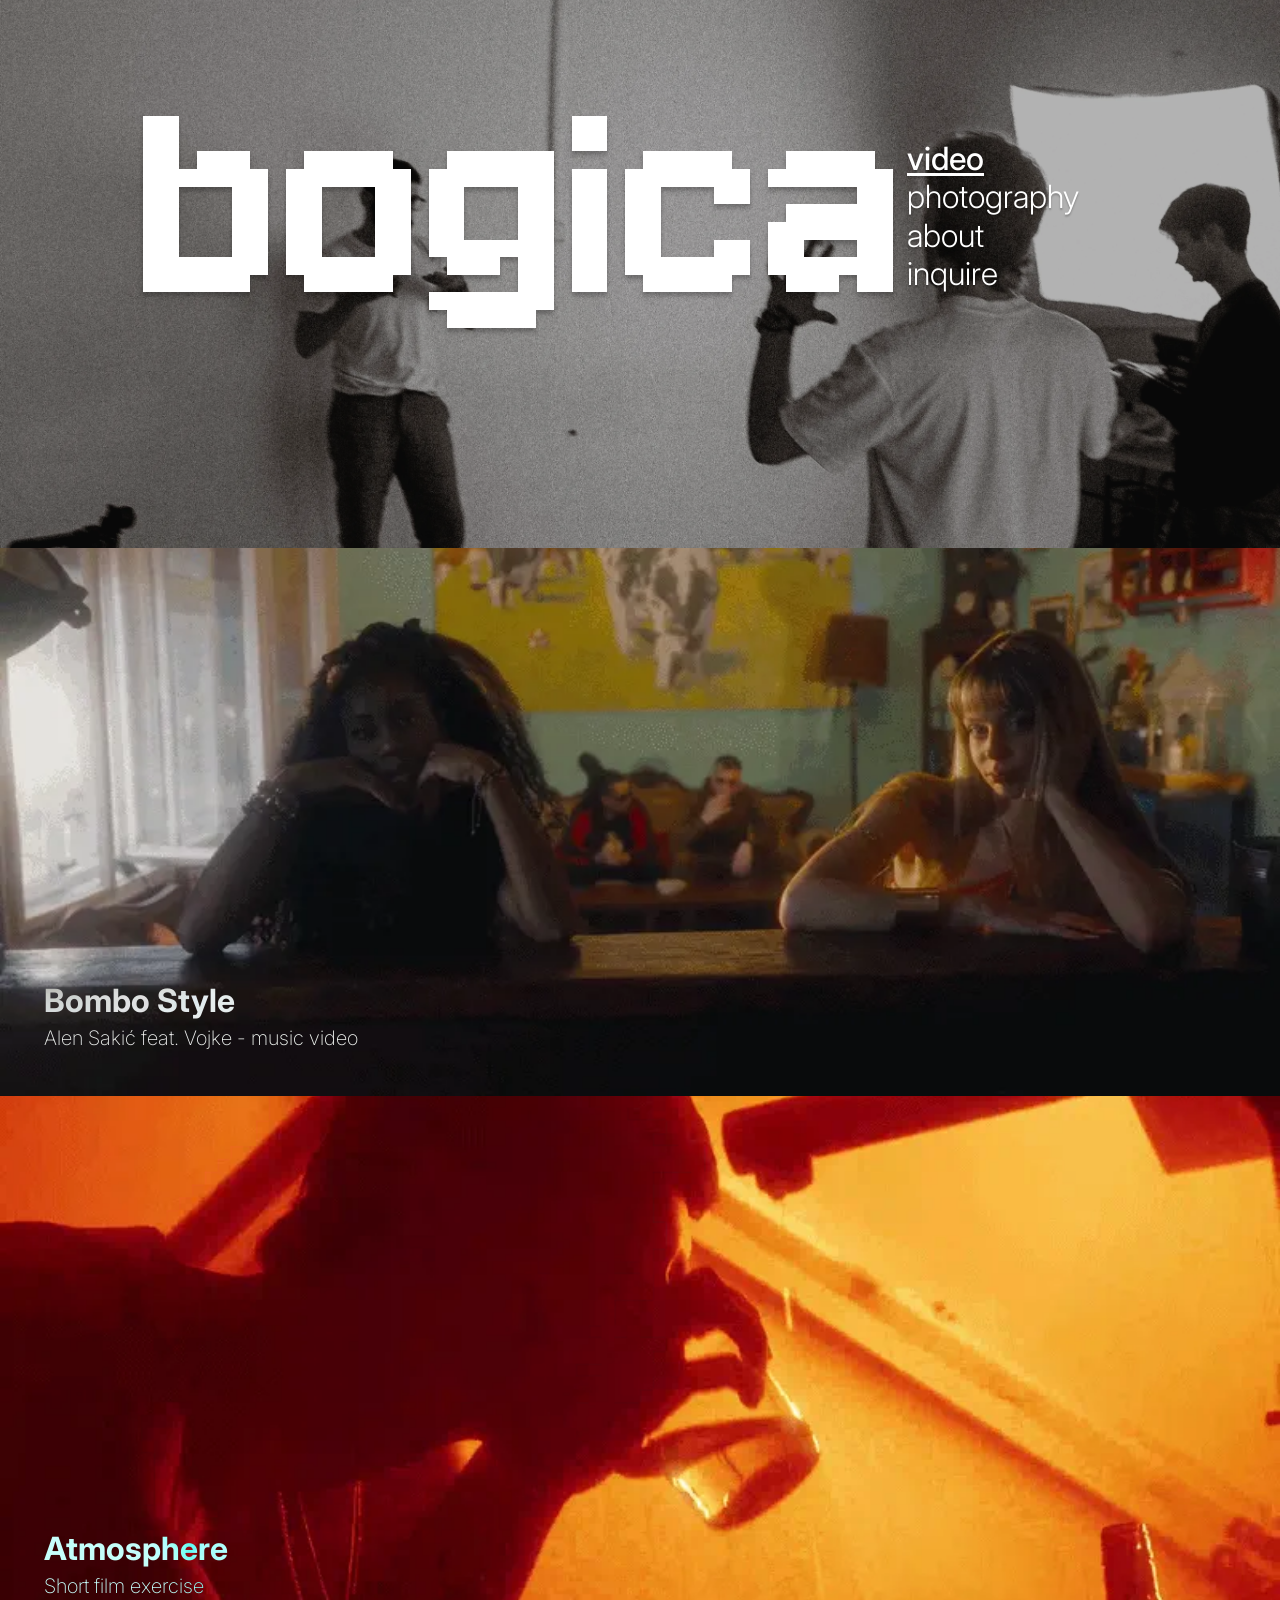
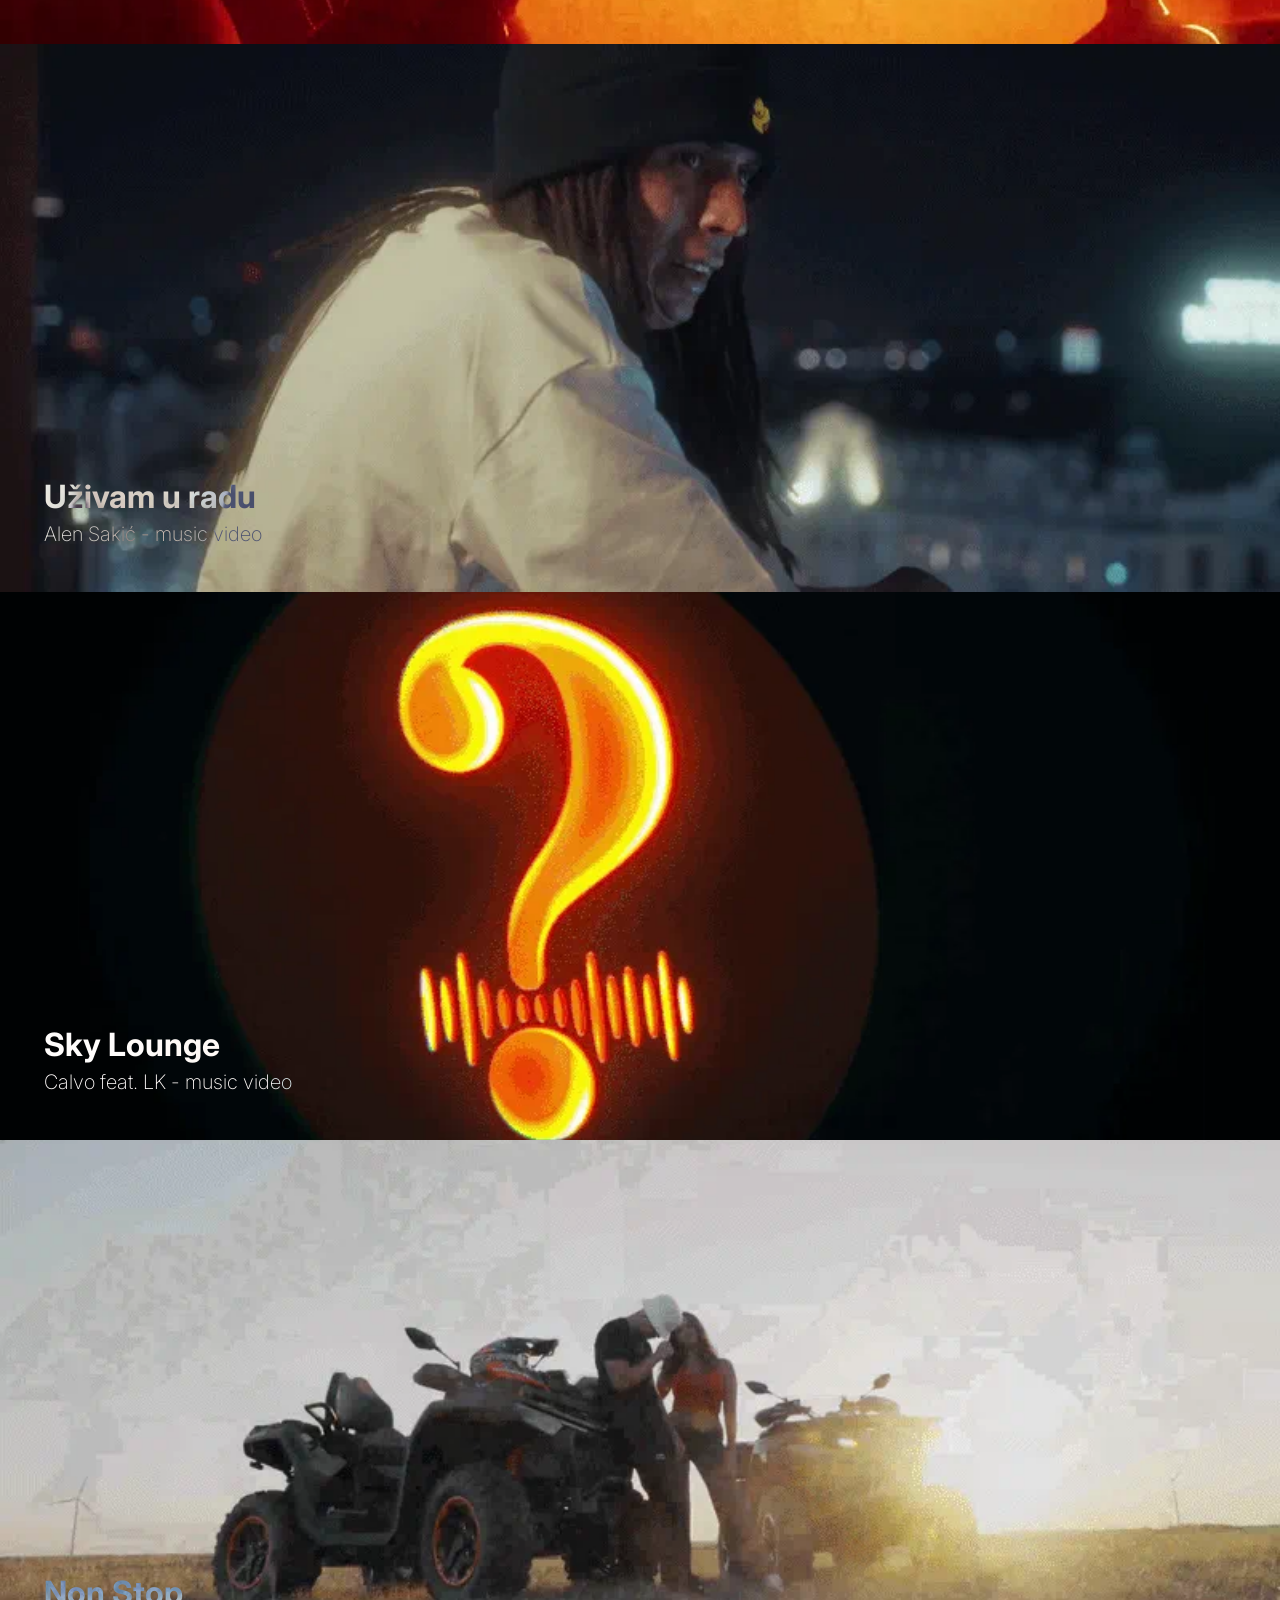
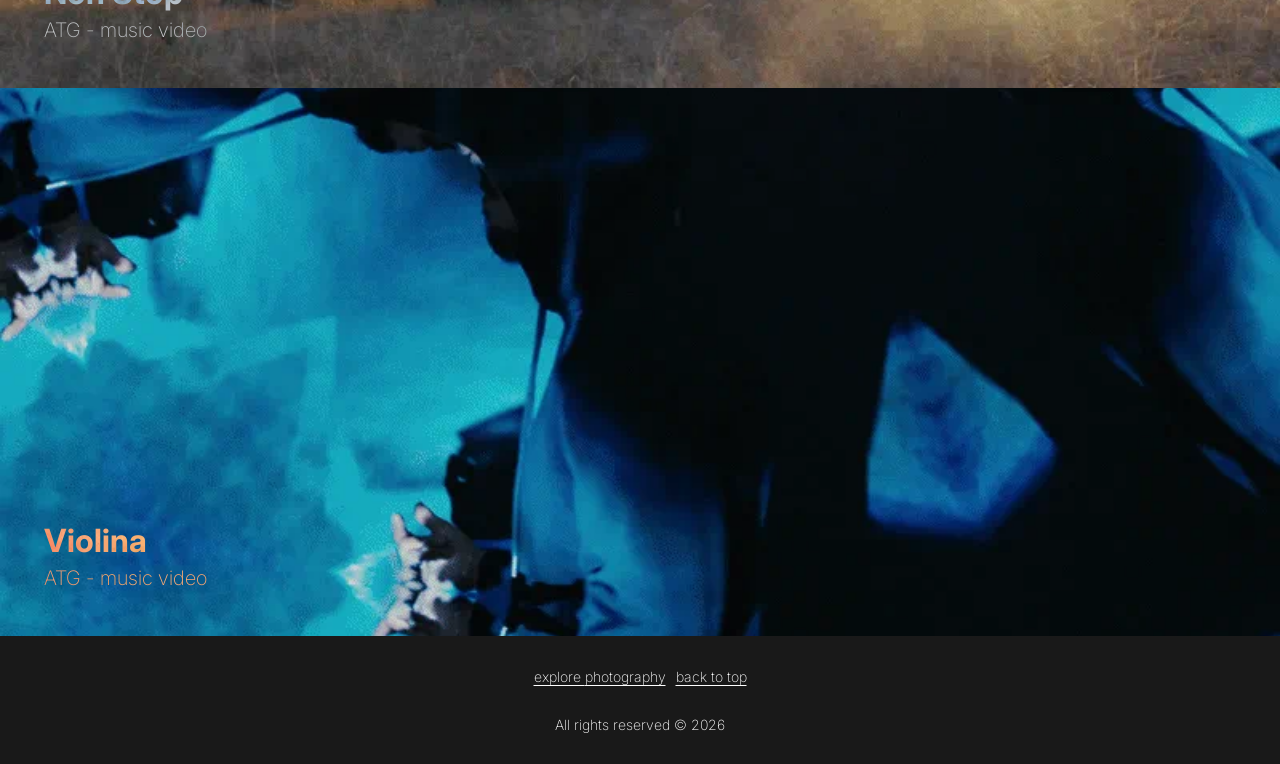
==== index.html @ d3314982 "Initial commit" ====
<!DOCTYPE html>
<html lang="en">
<head>
  <meta charset="UTF-8">
  <meta name="viewport" content="width=device-width, initial-scale=1.0">
  <title>Bogica</title>
  <link rel="preconnect" href="https://fonts.googleapis.com">
  <link rel="preconnect" href="https://fonts.gstatic.com" crossorigin>
  <link href="https://fonts.googleapis.com/css2?family=Inter:wght@200;300;500;700&display=swap" rel="stylesheet">
  <link rel="stylesheet" href="css/style.css">
</head>
<body id="top">

  <header class="top-bar">
    <a href="about.html" class="logo-link">
      <svg class="logo-svg" viewBox="0 0 766 222" fill="none" xmlns="http://www.w3.org/2000/svg">
        <g>
          <path d="M40.0796 142.667H94.1989V71.3333H40.0796V142.667ZM40.0796 53.5H58.1194V35.6667H112.239V53.5H130.279V160.5H112.239V178.333H4V0H40.0796V53.5Z" fill="white" shape-rendering="crispEdges"/>
          <path d="M148.365 53.5H166.405V35.6667H256.604V53.5H274.644V160.5H256.604V178.333H166.405V160.5H148.365V53.5ZM238.564 71.3333H184.445V142.667H238.564V71.3333Z" fill="white" shape-rendering="crispEdges"/>
          <path d="M292.731 178.333H382.93V142.667H364.89V160.5H310.77V142.667H292.731V53.5H310.77V35.6667H419.009V196.167H400.969V214H310.77V196.167H292.731V178.333ZM328.81 124.833H382.93V71.3333H328.81V124.833Z" fill="white" shape-rendering="crispEdges"/>
          <path d="M437.096 0H473.175V35.6667H437.096V0ZM437.096 53.5H473.175V178.333H437.096V53.5Z" fill="white" shape-rendering="crispEdges"/>
          <path d="M581.555 124.833H617.635V160.5H599.595V178.333H509.396V160.5H491.356V53.5H509.396V35.6667H599.595V53.5H617.635V89.1667H581.555V71.3333H527.436V142.667H581.555V124.833Z" fill="white" shape-rendering="crispEdges"/>
          <path d="M653.761 160.5H635.721V107H653.761V89.1667H725.92V71.3333H635.721V53.5H653.761V35.6667H743.96V53.5H762V178.333H725.92V160.5H707.881V178.333H653.761V160.5ZM671.801 142.667H725.92V124.833H671.801V142.667Z" fill="white" shape-rendering="crispEdges"/>
        </g>
      </svg>
    </a>
    <button class="burger-btn"></button>
    <nav class="main-nav">
      <ul>
        <li><a href="index.html" class="nav-active">video</a></li>
        <li><a href="photography.html">photography</a></li>
        <li><a href="about.html">about</a></li>
        <li><a href="inquire.html">inquire</a></li>
      </ul>
    </nav>
    <div class="mobile-menu" id="mobileMenu">
      <button class="mobile-menu__close">&times;</button>
      <nav>
        <ul>
          <li><a href="index.html" class="nav-active">video</a></li>
          <li><a href="photography.html">photography</a></li>
          <li><a href="about.html">about</a></li>
          <li><a href="inquire.html">inquire</a></li>
        </ul>
      </nav>
    </div>
  </header>

  <main>
    <section class="vid-card hero-card hero">
      <div class="vid-card__bg">
        <img src="images/2ddfef8fff97a0ba2316aeb18413675cf2b4ad7e.webp" alt="">
      </div>
    </section>

    <section class="vid-card" data-youtube="YQdYwKgr3ro">
      <div class="vid-card__bg">
        <img src="images/6e62a942fc648b97b14edac9cf0ab916920af511.webp" alt="" loading="lazy">
      </div>
      <div class="vid-card__info">
        <h2 class="vid-card__title">Bombo Style</h2>
        <p class="vid-card__sub">Alen Sakić feat. Vojke - music video</p>
      </div>
    </section>

    <section class="vid-card" data-youtube="z8VzuQJItNw">
      <div class="vid-card__bg">
        <img src="images/f267988a891baee22f8341c1e10cee7afde84c92.webp" alt="" loading="lazy">
      </div>
      <div class="vid-card__info">
        <h2 class="vid-card__title">Atmosphere</h2>
        <p class="vid-card__sub">Short film exercise</p>
      </div>
    </section>

    <section class="vid-card" data-youtube="NvgqfTBcsp0">
      <div class="vid-card__bg">
        <img src="images/c1cecfa5d85bc51310bce040de9ba91f43a4c9a8.webp" alt="" loading="lazy">
      </div>
      <div class="vid-card__info">
        <h2 class="vid-card__title">Uživam u radu</h2>
        <p class="vid-card__sub">Alen Sakić - music video</p>
      </div>
    </section>

    <section class="vid-card" data-youtube="yY3TKTNBqrU">
      <div class="vid-card__bg">
        <img src="images/a07abb18dbb583b6dae30d6151908ba43ccde958.webp" alt="" loading="lazy">
      </div>
      <div class="vid-card__info">
        <h2 class="vid-card__title">Sky Lounge</h2>
        <p class="vid-card__sub">Calvo feat. LK - music video</p>
      </div>
    </section>

    <section class="vid-card" data-youtube="k3H4lI52CkY">
      <div class="vid-card__bg">
        <img src="images/e6b782253f71fe249722372ba2ac51af57505760.webp" alt="" loading="lazy">
      </div>
      <div class="vid-card__info">
        <h2 class="vid-card__title">Non Stop</h2>
        <p class="vid-card__sub">ATG - music video</p>
      </div>
    </section>

    <section class="vid-card" data-youtube="jH7adX9Sxbw">
      <div class="vid-card__bg">
        <img src="images/89226440429b7da3c90f49e6445664e45c71da91.webp" alt="" loading="lazy">
      </div>
      <div class="vid-card__info">
        <h2 class="vid-card__title">Violina</h2>
        <p class="vid-card__sub">ATG - music video</p>
      </div>
    </section>
  </main>

  <footer class="site-footer">
    <nav class="footer-nav">
      <a href="photography.html">explore <span>photography</span></a>
      <a href="#top">back to top</a>
    </nav>
    <p class="footer-copy">All rights reserved &copy; 2026</p>
  </footer>

  <button class="scroll-top-btn"></button>
  <script src="js/script.js"></script>
</body>
</html>
---- css/style.css ----
* {
  box-sizing: border-box;
  margin: 0;
  padding: 0;
}

img {
  display: block;
  max-width: 100%;
  height: auto;
}

a {
  text-decoration: none;
  color: inherit;
}

a:focus,
button:focus,
input:focus,
textarea:focus {
  outline: 2px solid var(--color-text);
  outline-offset: 2px;
}

ul {
  list-style: none;
}

button {
  border: none;
  background: none;
  cursor: pointer;
  font: inherit;
  color: inherit;
}

:root {
  --color-bg: #191919;
  --color-text: #ffffff;
  --color-overlay: rgba(255, 255, 255, 0.67);

  --font-family: 'Inter', sans-serif;

  --font-weight-extralight: 200;
  --font-weight-light: 300;
  --font-weight-medium: 500;
  --font-weight-bold: 700;

  --fs-title: 24px;
  --fs-subtitle: 12px;
  --fs-nav: 32px;
  --fs-footer: 14px;
  --fs-copyright: 14px;

  --nav-text-shadow: 0px 2px 1.9px rgba(0, 0, 0, 0.25);

  --content-max-width: 1280px;
}

html {
  scroll-behavior: smooth;
}

body {
  font-family: var(--font-family);
  background-color: var(--color-bg);
  color: var(--color-text);
}

.top-bar {
  position: absolute;
  top: 106px;
  left: 0;
  right: 0;
  z-index: 100;
  display: flex;
  align-items: center;
  justify-content: center;
  gap: 10px;
  padding: 10px;
  max-width: var(--content-max-width);
  margin: 0 auto;
}

.logo-link {
  flex-shrink: 0;
  width: 758px;
  max-width: calc(100% - 260px);
  display: block;
  filter: drop-shadow(0px 4px 2px rgba(0,0,0,0.25));
}

.logo-link:hover {
  opacity: 0.8;
}

.logo-svg {
  width: 100%;
  height: auto;
  display: block;
}

.main-nav ul {
  display: flex;
  flex-direction: column;
  gap: 0;
  width: 234px;
  flex-shrink: 0;
  transform: translateY(-9px);
}

.main-nav a {
  display: block;
  font-size: var(--fs-nav);
  font-weight: var(--font-weight-light);
  text-shadow: var(--nav-text-shadow);
  line-height: 1.2;
  transition: opacity 0.2s;
}

.main-nav a:hover {
  opacity: 0.8;
}

.main-nav .nav-active {
  font-weight: var(--font-weight-medium);
  text-decoration: underline;
  text-underline-position: from-font;
}

.burger-btn {
  display: none;
  position: relative;
  width: 57px;
  height: 57px;
  border: 1px solid var(--color-text);
  background: #000;
  z-index: 110;
  mix-blend-mode: difference;
}

.burger-btn::before,
.burger-btn::after {
  content: '';
  position: absolute;
  top: 50%;
  left: 50%;
  background: var(--color-text);
}

.burger-btn::before {
  width: 2px;
  height: 24px;
  transform: translate(-50%, -50%);
}

.burger-btn::after {
  width: 24px;
  height: 2px;
  transform: translate(-50%, -50%);
}

.burger-btn.menu-hidden {
  display: none;
}

.scroll-top-btn {
  position: fixed;
  bottom: 57px;
  right: 22px;
  width: 57px;
  height: 57px;
  border: 1px solid var(--color-text);
  background: rgba(0, 0, 0, 0.8);
  z-index: 110;
  cursor: pointer;
  opacity: 1;
  transition: opacity 0.3s ease;
}

.scroll-top-btn.is-hidden {
  opacity: 0;
  pointer-events: none;
}

.scroll-top-btn::before {
  content: '';
  position: absolute;
  top: 50%;
  left: 50%;
  width: 14px;
  height: 14px;
  border-left: 2px solid var(--color-text);
  border-top: 2px solid var(--color-text);
  transform: translate(-50%, -50%) rotate(45deg);
}

.mobile-menu {
  position: fixed;
  top: 0;
  right: 0;
  bottom: 0;
  z-index: 200;
  width: 100%;
  max-width: 400px;
  background: rgba(0, 0, 0, 0.7);
  display: flex;
  align-items: center;
  justify-content: center;
  transform: translateX(100%);
  transition: transform 0.3s ease;
}

.mobile-menu.is-open {
  transform: translateX(0);
}

.mobile-menu__close {
  position: absolute;
  top: 14px;
  right: 10px;
  width: 57px;
  height: 57px;
  font-size: 48px;
  line-height: 1;
  color: var(--color-text);
  display: flex;
  align-items: center;
  justify-content: center;
}

.mobile-menu nav ul {
  display: flex;
  flex-direction: column;
  align-items: center;
  gap: 114px;
}

.mobile-menu nav a {
  font-size: var(--fs-nav);
  font-weight: var(--font-weight-light);
  text-shadow: var(--nav-text-shadow);
}

.mobile-menu nav .nav-active {
  font-weight: var(--font-weight-medium);
  text-decoration: underline;
  text-underline-position: from-font;
}

@media (max-width: 1200px) {
  .top-bar {
    top: 60px;
    padding: 6px 10px;
    flex-direction: column;
    align-items: center;
    gap: 6px;
  }

  .logo-link {
    width: 400px;
    max-width: 80%;
  }

  .main-nav ul {
    flex-direction: row;
    width: 400px;
    justify-content: space-between;
    transform: none;
  }

  .main-nav a {
    font-size: 20px;
    line-height: 1;
  }
}

@media (max-width: 768px) {
  .top-bar {
    top: 10px;
    padding: 0 16px;
    height: 160px;
    flex-direction: row;
    justify-content: space-between;
    align-items: center;
    max-width: calc(100% - 20px);
  }

  .logo-link {
    width: 400px;
    max-width: 60%;
  }

  .main-nav {
    display: none;
  }

  .burger-btn {
    position: fixed;
    top: 57px;
    right: 22px;
    display: block;
    background: rgba(0, 0, 0, 0.8);
    mix-blend-mode: normal;
  }

  .mobile-menu__close {
    top: 55px;
    right: 20px;
  }
}

.vid-card {
  position: relative;
  aspect-ratio: 1280 / 548;
  overflow: hidden;
  display: flex;
  flex-direction: column;
  justify-content: flex-end;
  padding: 44px;
}

.vid-card__bg {
  position: absolute;
  inset: 0;
  pointer-events: none;
}

.vid-card__bg img {
  width: 100%;
  height: 100%;
  object-fit: cover;
}

.hero-card {
  opacity: 0.67;
}

.hero {
  height: 548px;
  aspect-ratio: unset;
  position: relative;
  overflow: hidden;
  width: 100%;
}

.vid-card__info {
  position: relative;
  z-index: 1;
  max-width: 559px;
  mix-blend-mode: difference;
}

.vid-card__title {
  font-size: var(--fs-title);
  font-weight: var(--font-weight-bold);
  line-height: 1.2;
}

.vid-card__sub {
  font-size: var(--fs-subtitle);
  font-weight: var(--font-weight-extralight);
  line-height: 1.4;
  margin-top: 4px;
}

.site-footer {
  padding: 16px 0;
  text-align: center;
}

.footer-nav {
  display: flex;
  justify-content: center;
  align-items: center;
  gap: 10px;
  padding: 16px 0;
}

.footer-nav a {
  font-size: var(--fs-footer);
  font-weight: var(--font-weight-extralight);
  text-decoration: underline;
  text-underline-position: from-font;
}

.footer-copy {
  font-size: var(--fs-copyright);
  font-weight: var(--font-weight-extralight);
  text-align: center;
  padding: 15px 0;
}

.about-content {
  position: relative;
  display: flex;
  align-items: center;
  justify-content: flex-end;
  min-height: 502px;
  padding: 94px 10% 292px 0;
  overflow: hidden;
}

.about-photo {
  position: absolute;
  inset: 0;
  pointer-events: none;
}

.about-photo img {
  width: 100%;
  height: 100%;
  object-fit: cover;
  object-position: 50% 0;
}

.about-text {
  position: relative;
  z-index: 1;
  width: 531px;
  flex-shrink: 0;
  transform: translateY(60px);
}

.about-heading {
  font-size: 96px;
  font-weight: var(--font-weight-bold);
  line-height: 1;
  white-space: nowrap;
  text-shadow: 0 5px 8px rgba(0,0,0,0.35), 0 11px 32px rgba(0,0,0,0.25);
}

.about-bio {
  margin-top: 16px;
  font-size: 14px;
  font-weight: var(--font-weight-light);
  line-height: 1.5;
  text-align: justify;
}

.about-bio p {
  margin-bottom: 0;
}

.about-bio p + p {
  margin-top: 1em;
}

.about-contact {
  display: inline-block;
  margin-top: 12px;
  font-size: 14px;
  font-weight: var(--font-weight-medium);
  text-decoration: underline;
  text-underline-position: from-font;
}

.inquire-section {
  position: relative;
  display: flex;
  align-items: flex-start;
  gap: 0;
  min-height: 845px;
  padding: 106px 10px 10px;
}

.inquire-left {
  position: absolute;
  right: calc(50% + 40px);
  width: 500px;
  flex-shrink: 0;
}

.inquire-form {
  display: flex;
  flex-direction: column;
  align-items: center;
  gap: 16px;
}

.inquire-heading {
  font-size: 20px;
  font-weight: var(--font-weight-medium);
  text-align: center;
  white-space: nowrap;
}

.inquire-form form {
  display: flex;
  flex-direction: column;
  align-items: center;
  gap: 16px;
}

.form-field {
  width: 100%;
}

.form-field input,
.form-field textarea {
  width: 100%;
  max-width: 442px;
  background: rgba(217, 217, 217, 0);
  border: 1px solid var(--color-text);
  border-radius: 19px;
  color: var(--color-text);
  font-family: var(--font-family);
  font-size: 20px;
  font-weight: var(--font-weight-medium);
  padding: 24px 31px;
  outline: none;
}

.form-field input {
  height: 73px;
}

.form-field textarea {
  height: 351px;
  resize: none;
}

.form-field input::placeholder,
.form-field textarea::placeholder {
  color: var(--color-text);
  opacity: 0.38;
}

.form-submit {
  width: auto;
  height: auto;
  background: #d9d9d9;
  border: 1px solid var(--color-text);
  border-radius: 19px;
  color: #191919;
  font-size: 16px;
  font-weight: var(--font-weight-medium);
  display: flex;
  align-items: center;
  justify-content: center;
  padding: 8px 28px;
}

.inquire-middle {
  position: absolute;
  left: 50%;
  top: 106px;
  transform: translateX(-50%);
  display: flex;
  justify-content: center;
  padding-top: 237px;
}

.inquire-or {
  font-size: 20px;
  font-weight: var(--font-weight-medium);
  color: rgba(255, 255, 255, 0.5);
}

.inquire-right {
  position: absolute;
  left: calc(50% + 100px);
  width: 227px;
  flex-shrink: 0;
}

.inquire-contact {
  display: flex;
  flex-direction: column;
  gap: 35px;
  padding-top: 166px;
}

.contact-item {
  display: flex;
  flex-direction: column;
  gap: 5px;
}

.contact-label {
  font-size: 20px;
  font-weight: var(--font-weight-light);
}

.contact-value {
  font-size: 20px;
  font-weight: var(--font-weight-medium);
  text-decoration: underline;
  text-underline-position: from-font;
}

.gallery-section {
  padding: 0;
}

.gallery-heading {
  font-size: 24px;
  font-weight: var(--font-weight-medium);
  padding: 24px 0;
  text-align: center;
}

.gallery {
  column-count: 3;
  column-gap: 0;
  width: 100%;
}

.gallery img {
  width: 100%;
  height: auto;
  display: block;
  margin-bottom: 0;
  break-inside: avoid;
  cursor: pointer;
}

@media (max-width: 800px) {
  .gallery {
    column-count: 2;
  }
}

@media (max-width: 500px) {
  .gallery {
    column-count: 1;
  }
}

@media (max-width: 1200px) {
  .about-content {
    min-height: 350px;
    padding: 60px 10% 150px 0;
  }

  .about-text {
    width: 400px;
    transform: none;
  }

  .about-heading {
    font-size: 48px;
    white-space: normal;
  }

  .inquire-section {
    flex-direction: column;
    align-items: center;
    padding: 40px 10px 10px;
    gap: 20px;
    min-height: auto;
  }

  .inquire-left {
    position: static;
    width: 100%;
    max-width: 500px;
    flex-shrink: initial;
  }

  .inquire-form form {
    width: 100%;
  }

  .form-field {
    width: 100%;
  }

  .form-field input,
  .form-field textarea {
    width: 100%;
    max-width: none;
  }

  .inquire-middle {
    position: static;
    width: auto;
    padding-top: 0;
    transform: none;
  }

  .inquire-right {
    position: static;
    width: auto;
    flex-shrink: initial;
  }

  .inquire-contact {
    padding-top: 0;
    padding-bottom: 40px;
    align-items: center;
    text-align: center;
  }

  .hero {
    height: 280px;
  }
}

@media (max-width: 768px) {
  .vid-card {
    padding: 24px;
  }

  .vid-card[data-youtube] {
    pointer-events: none;
  }

  .vid-card[data-youtube] .vid-card__info {
    pointer-events: auto;
    cursor: pointer;
  }

  .vid-card__title {
    font-size: 18px;
  }

  .vid-card__sub {
    font-size: 10px;
  }

  .about-content {
    flex-direction: column;
    padding: 0;
    min-height: auto;
  }

  .about-photo {
    position: relative;
    width: 100%;
    height: 300px;
    overflow: hidden;
  }

  .about-photo img {
    width: 100%;
    height: 100%;
    object-fit: cover;
    transform: scale(1.7325);
    transform-origin: top left;
  }

  .about-text {
    width: 100%;
    max-width: 600px;
    padding: 40px 20px;
    transform: none;
  }

  .about-heading {
    position: static;
    transform: none;
    font-size: 32px;
    text-shadow: none;
  }

  .about-bio {
    font-size: 12px;
  }

  .inquire-section {
    gap: 16px;
  }

  .inquire-middle {
    padding: 0;
  }

  .inquire-contact {
    padding: 0;
  }

  .form-field {
    display: flex;
    justify-content: center;
  }

  .form-field input,
  .form-field textarea {
    width: 100%;
    max-width: 70%;
    font-size: 16px;
    padding: 16px 20px;
  }

  .form-field textarea {
    height: 200px;
  }

  .hero {
    height: 200px;
  }

}

@media (min-width: 1201px) {
  .vid-card__title {
    font-size: 32px;
  }

  .vid-card__sub {
    font-size: 20px;
  }

  .about-text {
    position: relative;
    z-index: auto;
    top: 70px;
    left: -100px;
    transform: none;
  }

  .about-photo {
    z-index: -1;
  }

  .about-content {
    padding-right: clamp(max(0px, calc(35% - 631px)), 10%, max(0px, calc(50% - 631px)));
  }
}

.lightbox {
  position: fixed;
  top: 0;
  left: 0;
  width: 100%;
  height: 100%;
  z-index: 1000;
  background: rgba(0, 0, 0, 0.9);
  display: flex;
  align-items: center;
  justify-content: center;
  opacity: 0;
  pointer-events: none;
  transition: opacity 0.25s ease;
  cursor: zoom-out;
}

.lightbox.is-open {
  opacity: 1;
  pointer-events: auto;
}

.lightbox img {
  max-width: 90vw;
  max-height: 90vh;
  object-fit: contain;
  display: block;
  cursor: default;
}

.lightbox-video {
  display: none;
  width: 90vw;
  max-width: 1000px;
  aspect-ratio: 16 / 9;
}

.lightbox-video iframe {
  width: 100%;
  height: 100%;
  border: none;
}

.vid-card[data-youtube] {
  cursor: pointer;
}

body.page-photography main {
  position: relative;
}

body.page-photography main::before {
  content: '';
  position: absolute;
  top: 0;
  left: 0;
  right: 0;
  bottom: 0;
  z-index: -1;
  background: url('../images/bogicavisuals-0952.webp') center / cover no-repeat;
}

body.page-photography .hero-card {
  opacity: 1;
  position: relative;
  z-index: 1;
  background-color: var(--color-bg);
}

body.page-photography .vid-card__bg img {
  filter: brightness(0.67);
}
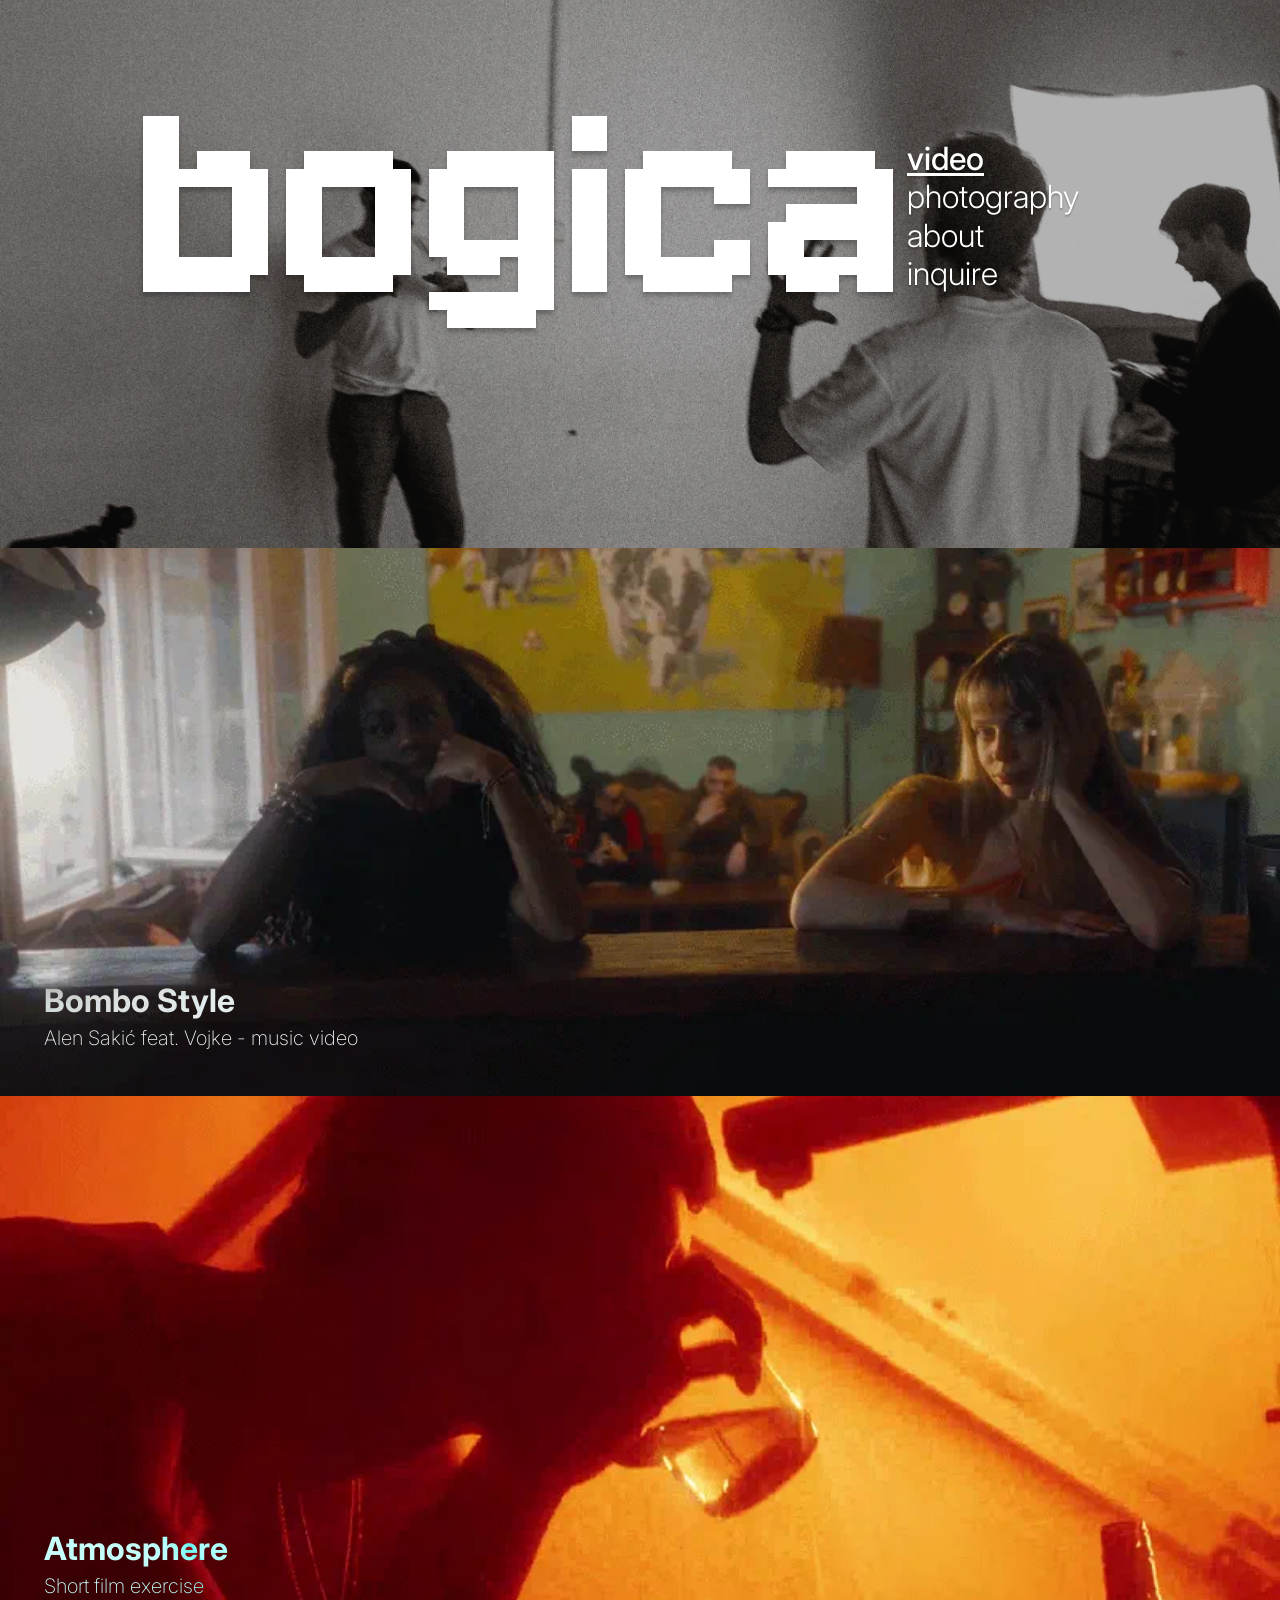
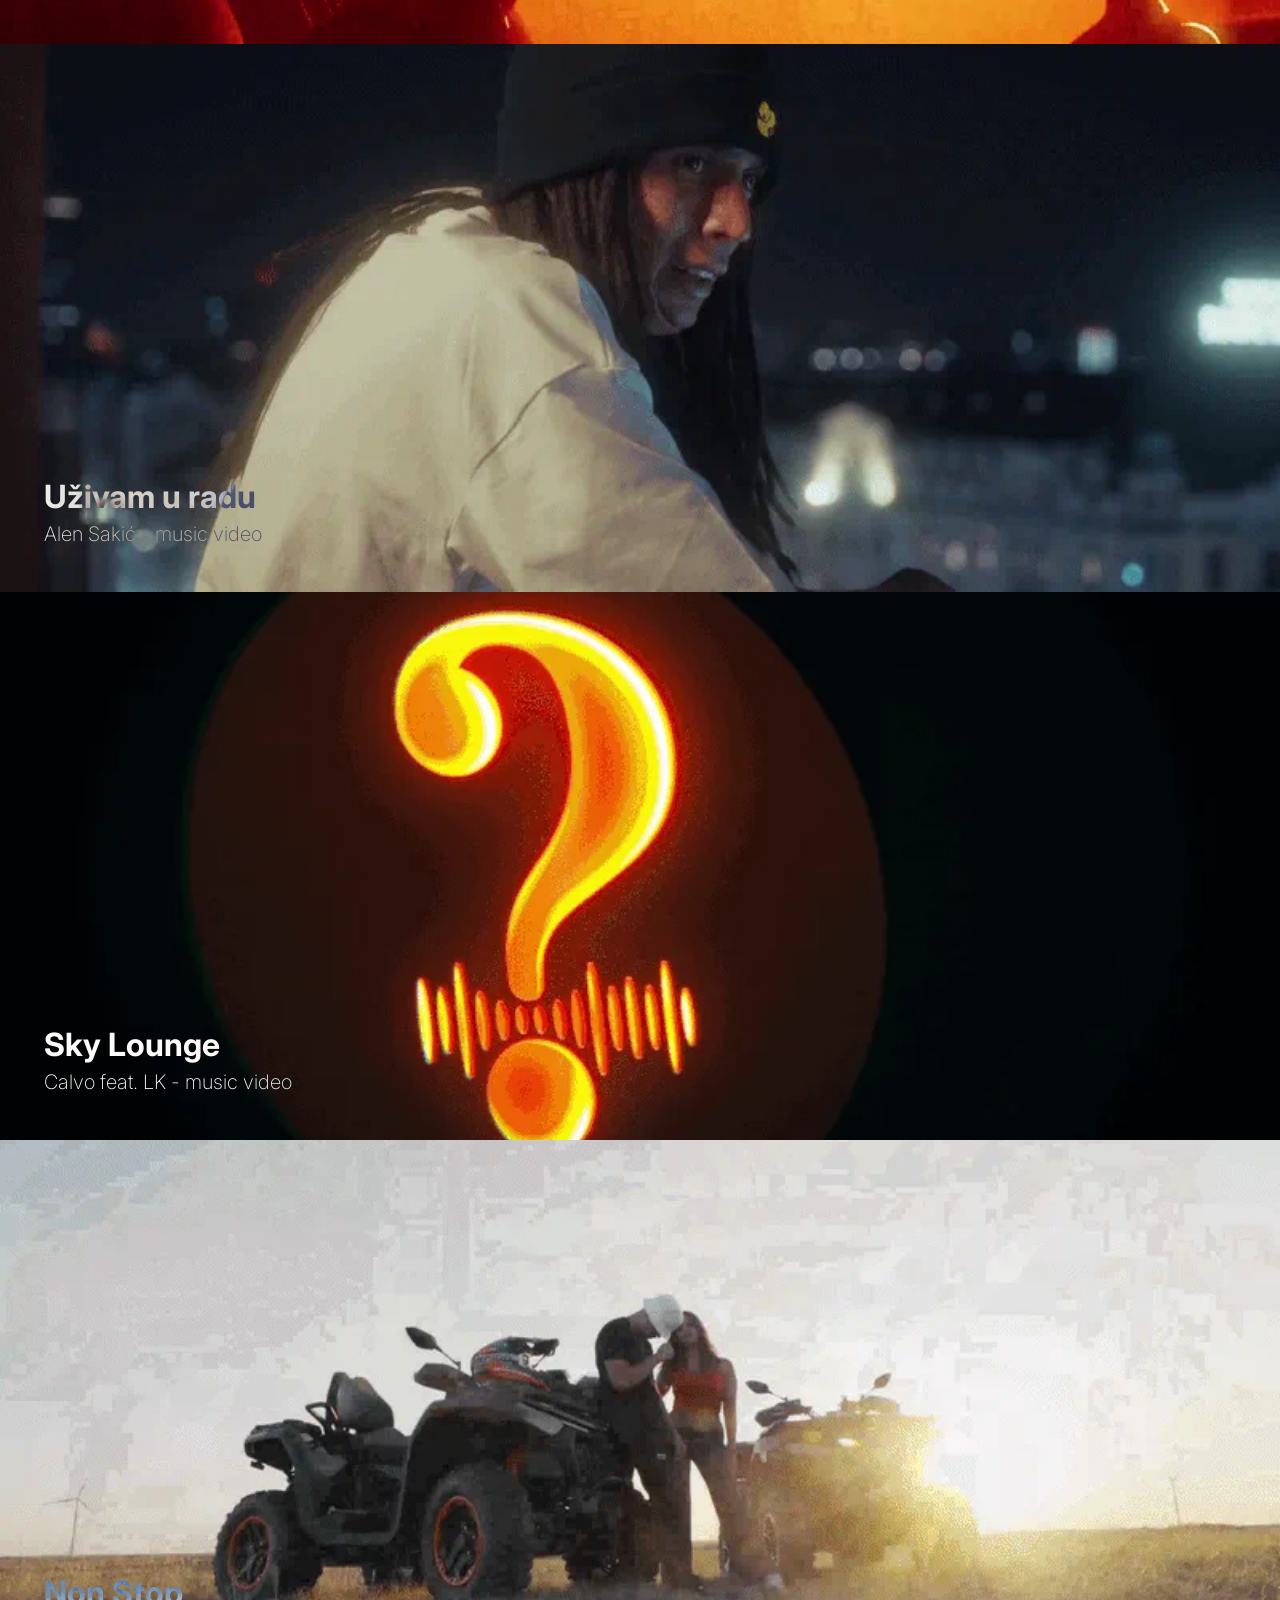
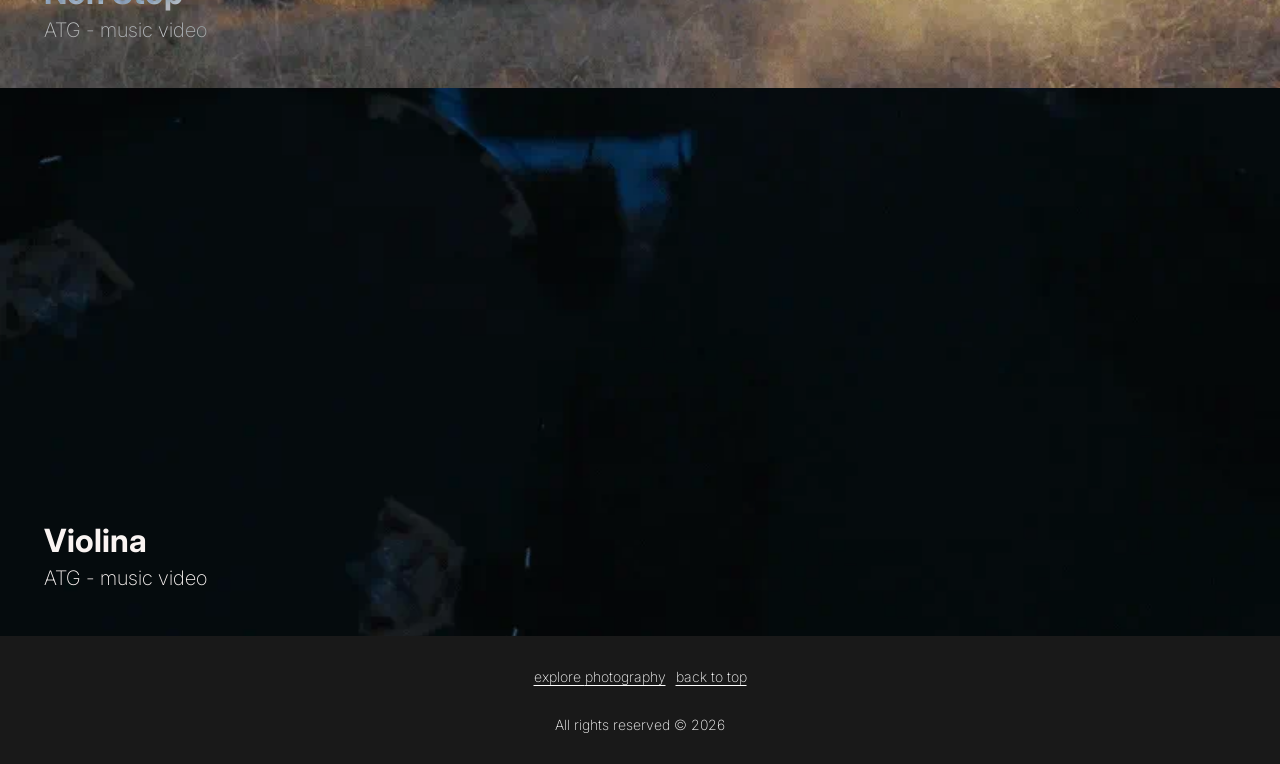
==== commit c9690dba: "title-change" ====
--- a/index.html
+++ b/index.html
@@ -3,7 +3,7 @@
 <head>
   <meta charset="UTF-8">
   <meta name="viewport" content="width=device-width, initial-scale=1.0">
-  <title>Bogica</title>
+  <title>Video — Bogica</title>
   <link rel="preconnect" href="https://fonts.googleapis.com">
   <link rel="preconnect" href="https://fonts.gstatic.com" crossorigin>
   <link href="https://fonts.googleapis.com/css2?family=Inter:wght@200;300;500;700&display=swap" rel="stylesheet">
